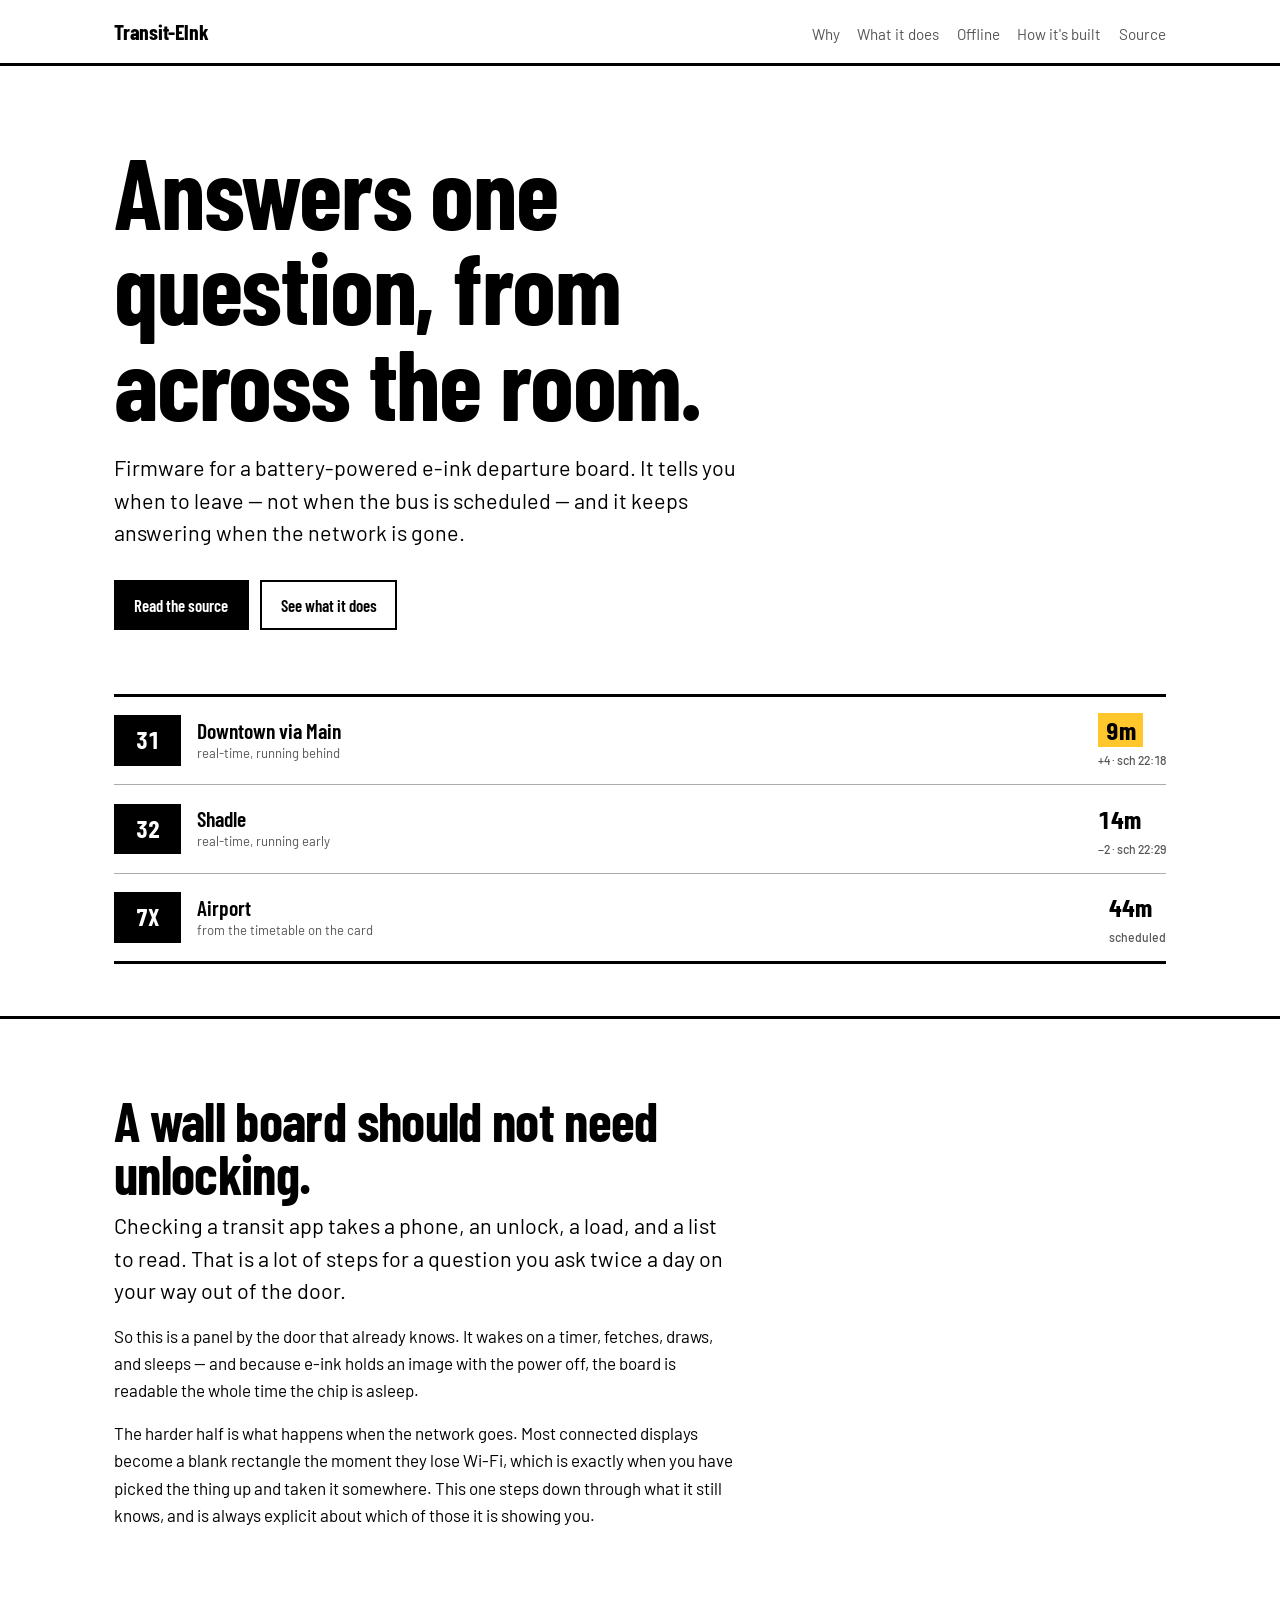
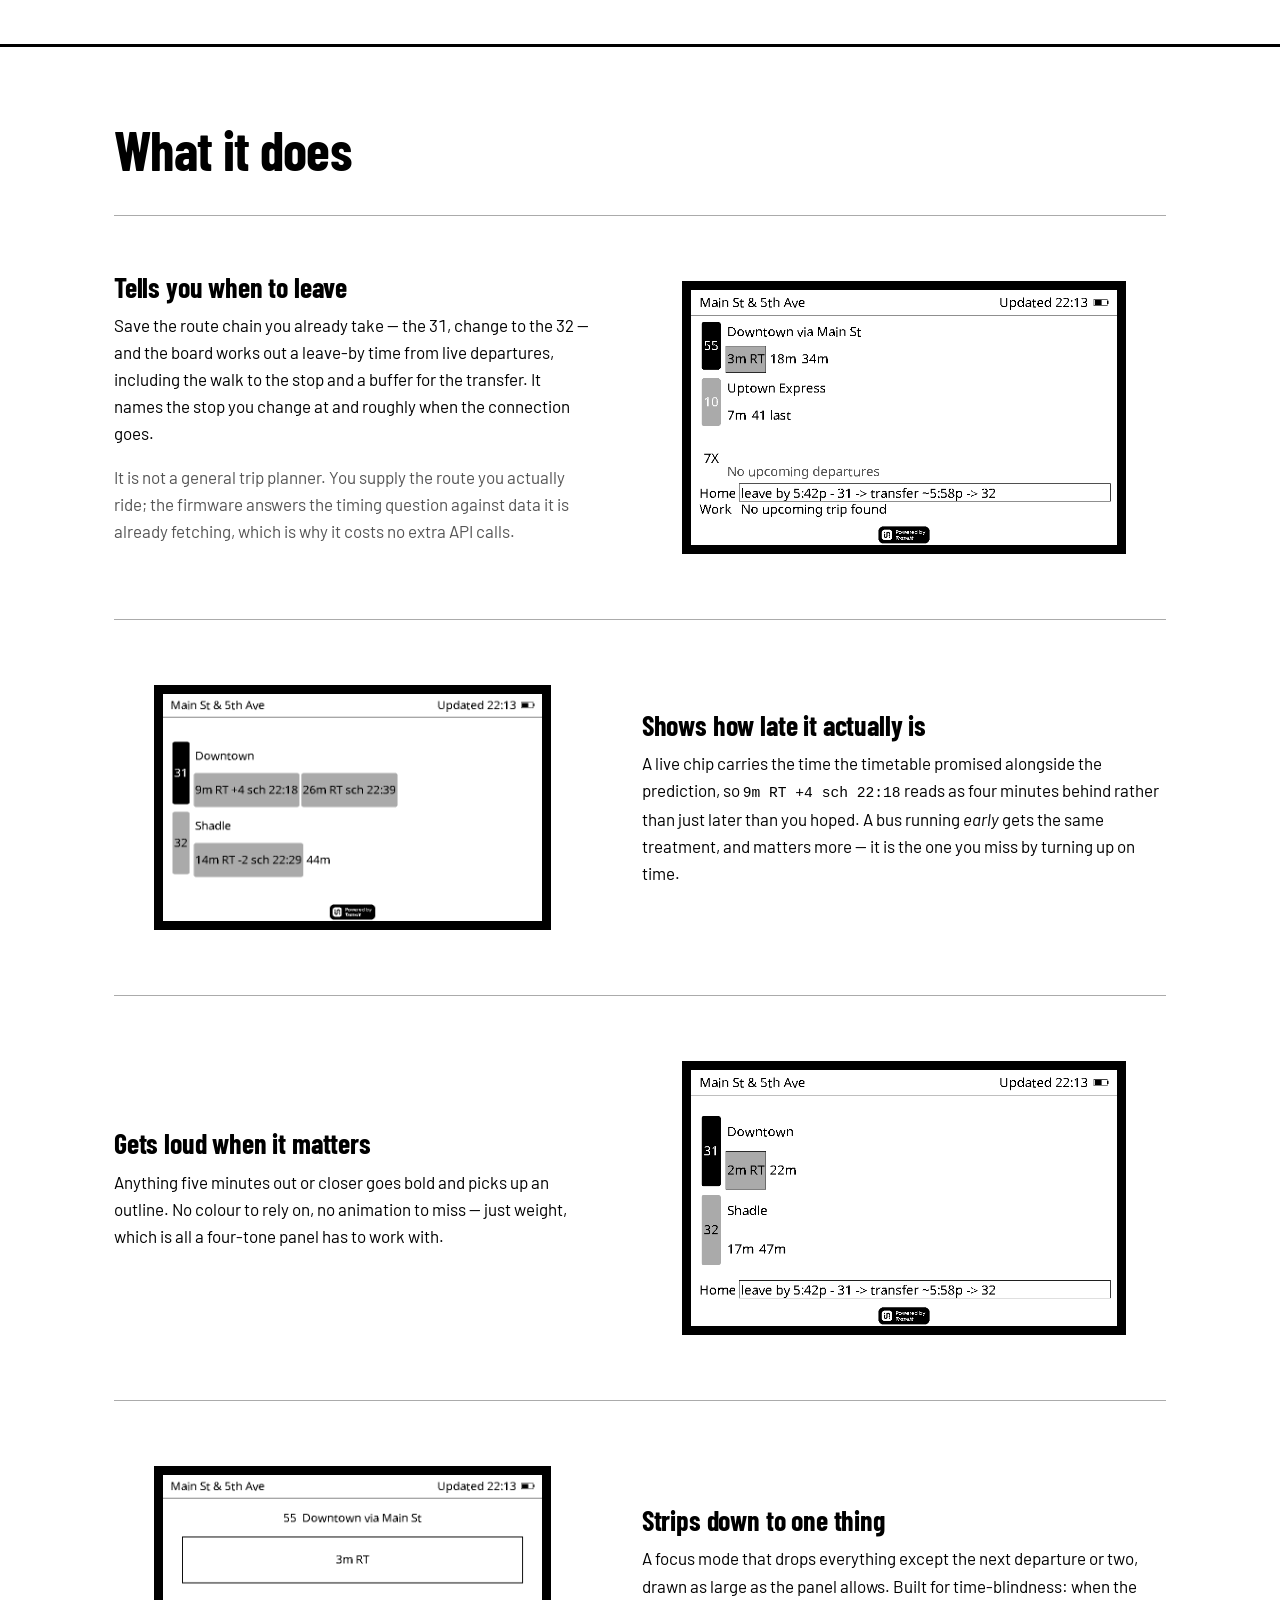
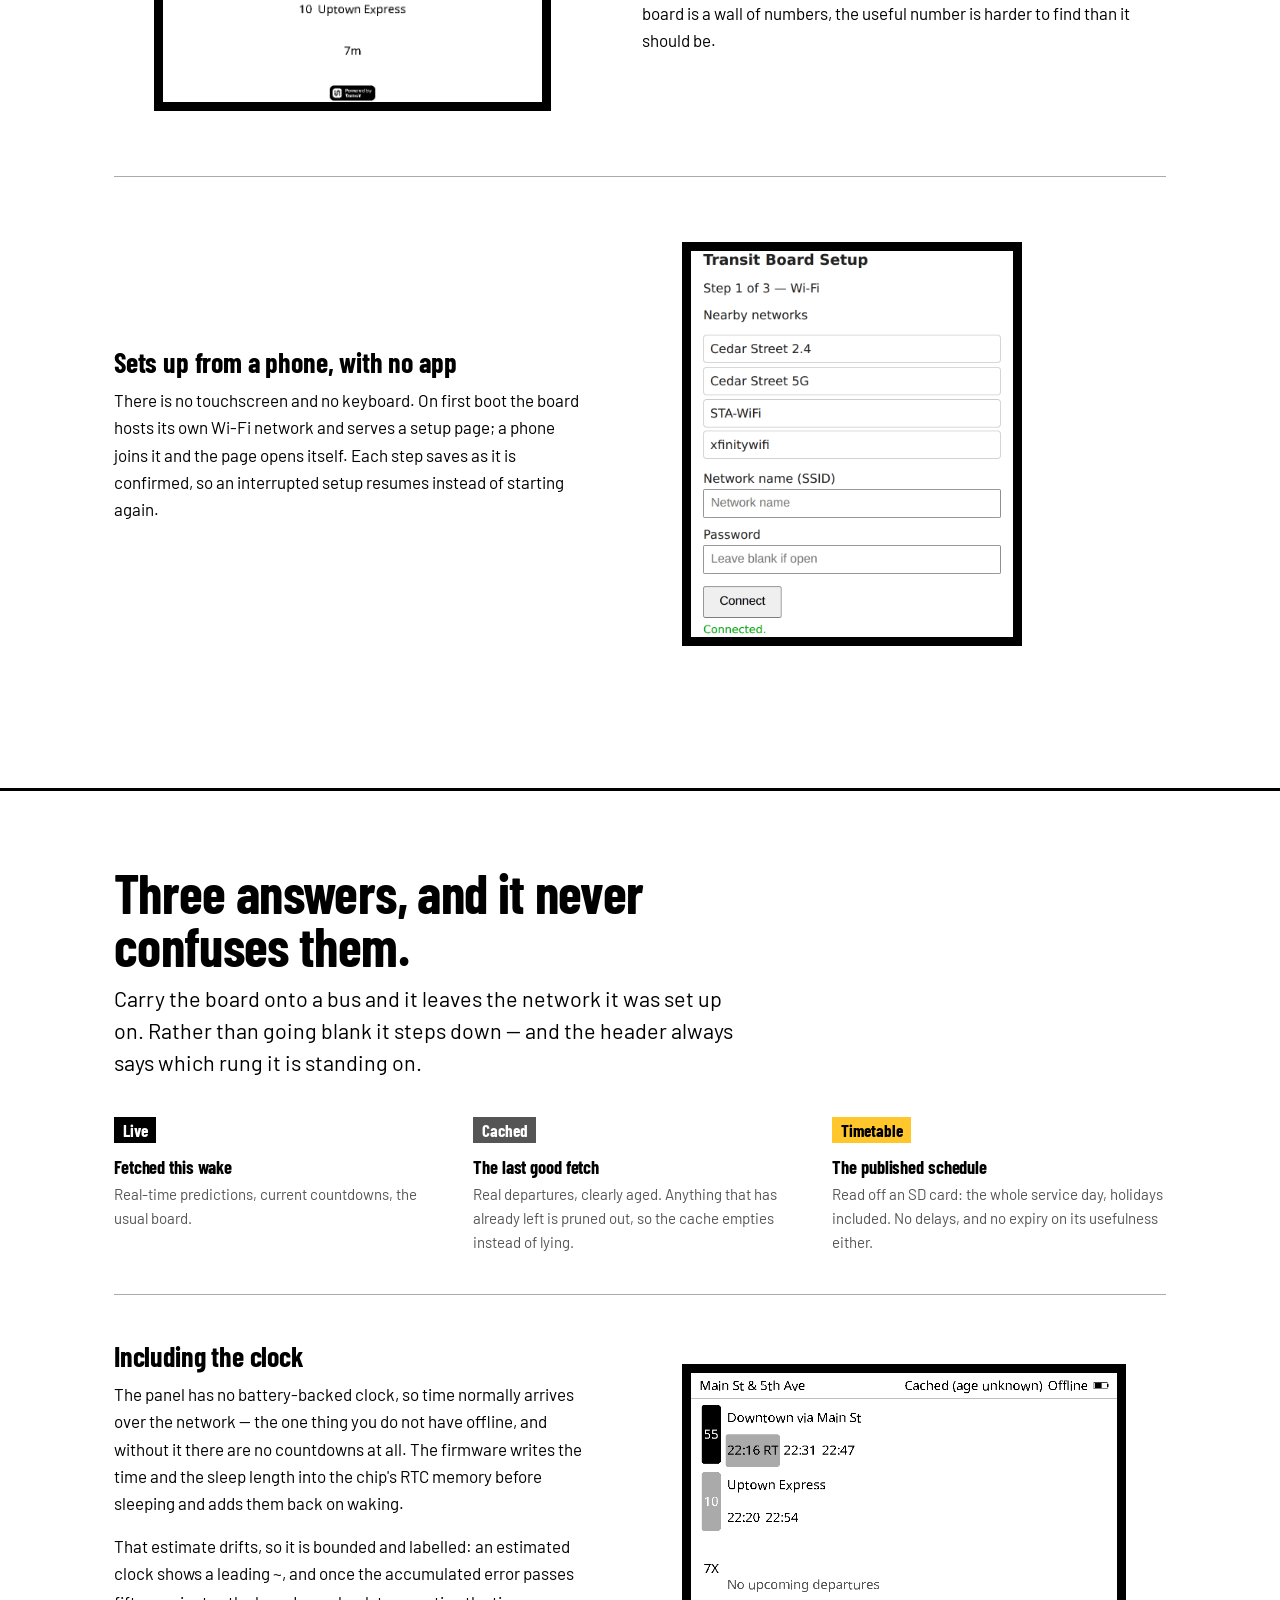
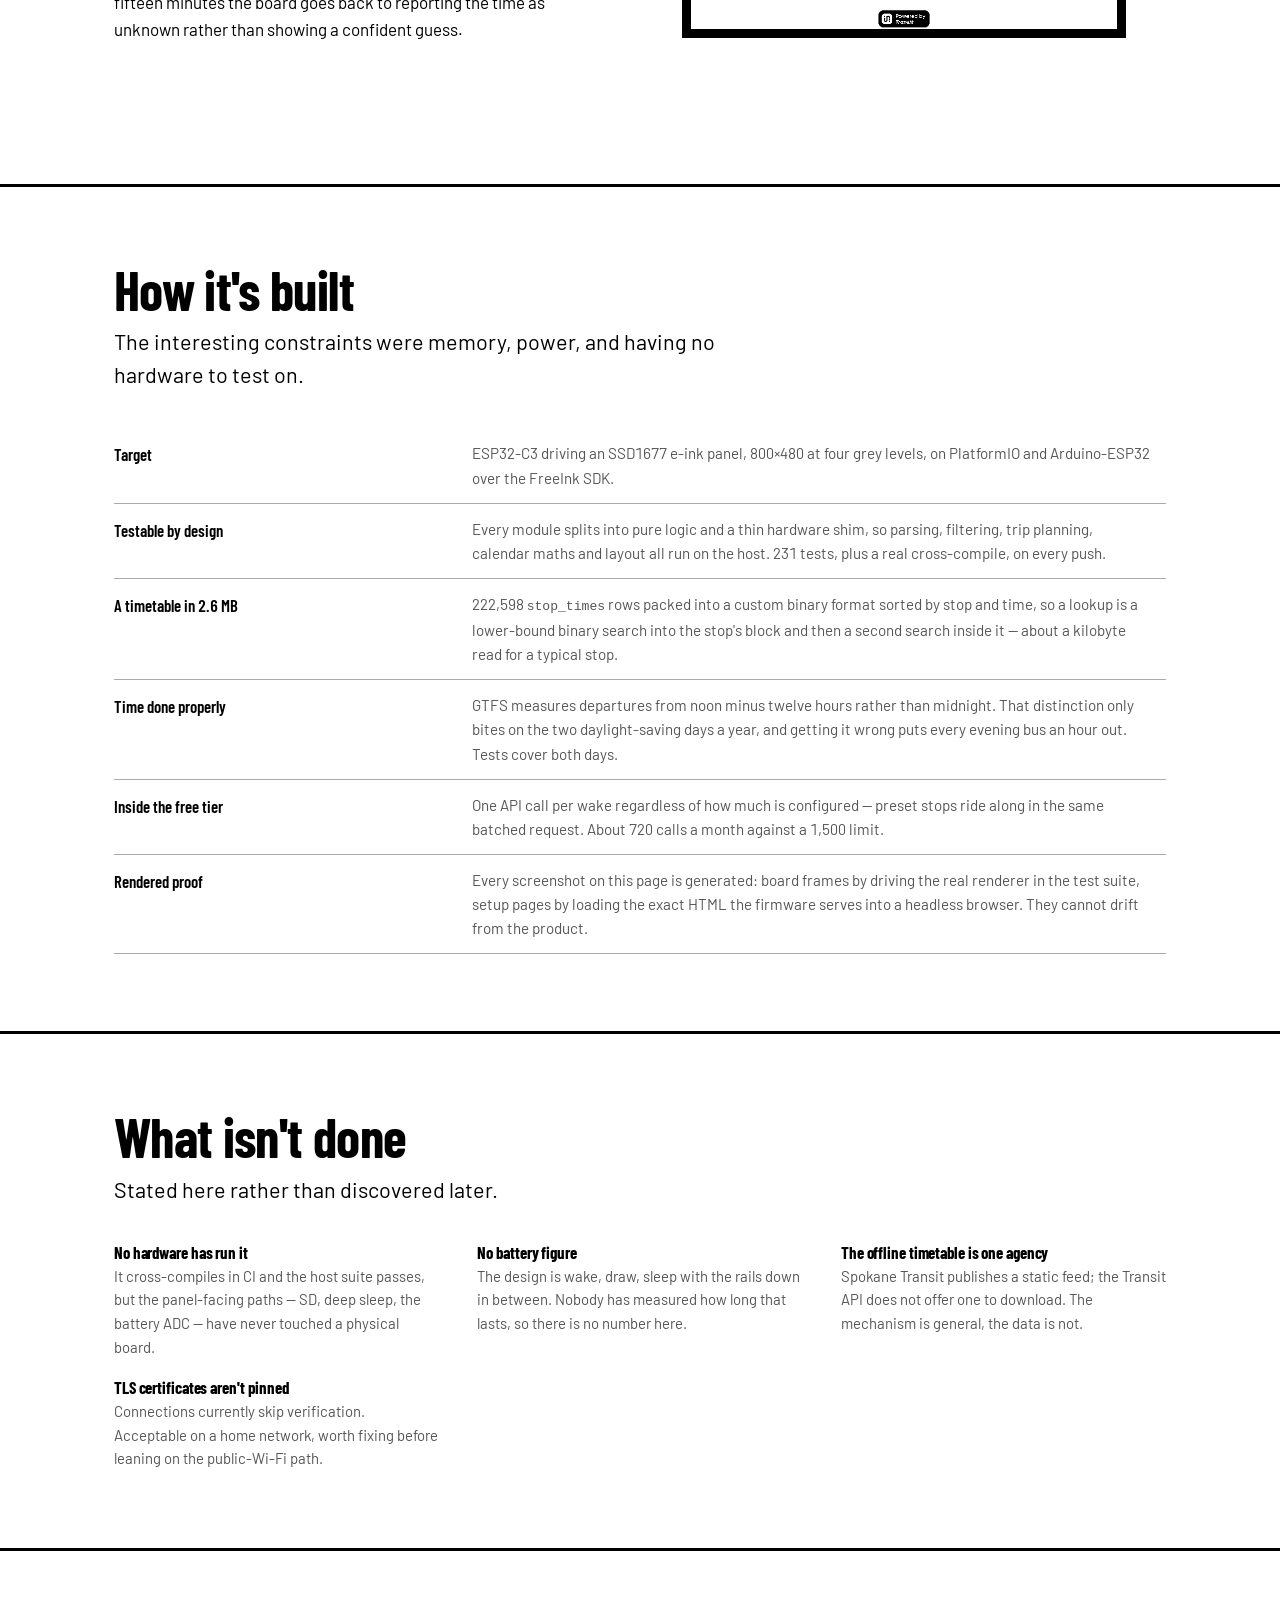
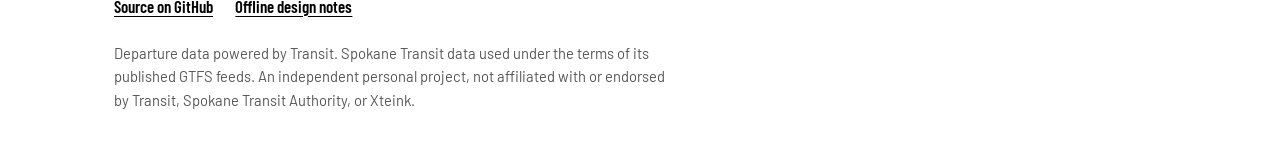
==== showcase/index.html @ 60bda024 "Add the project-showcase skill, and a standalone showcase page Installs the uploaded skill at .claud" ====
<!doctype html>
<html lang="en">
<head>
<meta charset="utf-8">
<meta name="viewport" content="width=device-width, initial-scale=1">
<title>Transit-Elnk &mdash; the departure board that keeps working offline</title>
<meta name="description" content="ESP32 firmware for a battery-powered e-ink transit departure board. Tells you when to leave, shows how late the bus is, and keeps answering with no network at all.">
<meta name="color-scheme" content="light">
<link rel="preconnect" href="https://fonts.googleapis.com">
<link rel="preconnect" href="https://fonts.gstatic.com" crossorigin>
<link href="https://fonts.googleapis.com/css2?family=Barlow+Condensed:wght@500;600;700&family=Barlow:wght@400;500;600&display=swap" rel="stylesheet">
<style>
/* ---------------------------------------------------------------------
   Palette: the four tones an SSD1677 panel can actually draw, plus one
   signal colour. The page is built under the same constraint as the
   product -- flat fills, no gradients, no soft shadows.
   --------------------------------------------------------------------- */
:root{
  --ink:#000000;      /* panel level 0 */
  --mid:#555555;      /* panel level 1 */
  --pale:#ABABAB;     /* panel level 2 */
  --paper:#FFFFFF;    /* panel level 3 */
  --flag:#FFC72C;     /* bus-stop flag amber; only ever a fill under black */
  --disp:"Barlow Condensed","Oswald","Arial Narrow",system-ui,sans-serif;
  --text:"Barlow","Helvetica Neue",system-ui,-apple-system,sans-serif;
  --gut:clamp(20px,5vw,64px);
  --max:1180px;
}
*,*::before,*::after{box-sizing:border-box}
html{-webkit-text-size-adjust:100%}
body{
  margin:0;background:var(--paper);color:var(--ink);
  font-family:var(--text);font-size:17px;line-height:1.6;
  font-variant-numeric:tabular-nums;
  -webkit-font-smoothing:antialiased;
}
img{max-width:100%;height:auto;display:block}
a{color:var(--ink);text-decoration-thickness:1px;text-underline-offset:3px}
a:hover{text-decoration-thickness:2px}
:focus-visible{outline:3px solid var(--flag);outline-offset:3px}
.wrap{max-width:var(--max);margin-inline:auto;padding-inline:var(--gut)}

h1,h2,h3{font-family:var(--disp);font-weight:700;line-height:.96;letter-spacing:-.012em;margin:0}
h2{font-size:clamp(2rem,1.2rem + 3.2vw,3.4rem)}
h3{font-size:clamp(1.3rem,1.1rem + .9vw,1.75rem);letter-spacing:-.006em}
p{margin:0 0 1rem;max-width:64ch}
.lead{font-size:clamp(1.1rem,1rem + .5vw,1.35rem);line-height:1.5}
.muted{color:var(--mid)}
.mono{font-family:ui-monospace,SFMono-Regular,Menlo,Consolas,monospace;font-size:.86em}

/* Tone block: the structural device, borrowed from the route badges the
   firmware draws on the panel itself. */
.block{
  display:inline-block;background:var(--ink);color:var(--paper);
  font-family:var(--disp);font-weight:700;line-height:1;
  padding:.28em .5em .22em;
}
.block.flag{background:var(--flag);color:var(--ink)}
.block.mid{background:var(--mid)}

/* --- masthead ------------------------------------------------------- */
.top{border-bottom:3px solid var(--ink)}
.top .wrap{display:flex;align-items:baseline;gap:1rem;padding-block:.9rem;flex-wrap:wrap}
.logo{font-family:var(--disp);font-weight:700;font-size:1.35rem;letter-spacing:-.01em;text-decoration:none}
.top nav{margin-left:auto;display:flex;gap:1.1rem;flex-wrap:wrap}
.top nav a{font-size:.95rem;text-decoration:none;color:var(--mid)}
.top nav a:hover{color:var(--ink);text-decoration:underline}

/* --- hero ----------------------------------------------------------- */
.hero{padding-block:clamp(2.5rem,6vw,5rem) clamp(2rem,4vw,3.5rem)}
.hero h1{font-size:clamp(2.6rem,1.1rem + 6.6vw,6.2rem);max-width:14ch;margin-bottom:1.4rem}
.hero .lead{max-width:52ch;margin-bottom:2rem}
.actions{display:flex;gap:.7rem;flex-wrap:wrap}
.btn{
  font-family:var(--disp);font-weight:600;font-size:1.05rem;
  padding:.55em 1.1em;text-decoration:none;border:2px solid var(--ink);
  background:var(--paper);color:var(--ink);
}
.btn.solid{background:var(--ink);color:var(--paper)}
.btn:hover{background:var(--flag);color:var(--ink);border-color:var(--ink)}

/* The departure strip: the hero's memorable element. Structured exactly
   like a row the firmware draws -- badge, destination, time column. */
.strip{margin-top:clamp(2.5rem,5vw,4rem);border-top:3px solid var(--ink);border-bottom:3px solid var(--ink)}
.dep{
  display:grid;grid-template-columns:4.2rem 1fr auto;align-items:center;
  gap:1rem;padding:.85rem 0;border-bottom:1px solid var(--pale);
}
.dep:last-child{border-bottom:0}
.dep .rt{
  background:var(--ink);color:var(--paper);font-family:var(--disp);font-weight:700;
  font-size:1.5rem;text-align:center;padding:.25em 0;
}
.dep .dest{font-family:var(--disp);font-weight:600;font-size:1.35rem;line-height:1.1}
.dep .dest small{display:block;font-family:var(--text);font-weight:400;font-size:.82rem;color:var(--mid);line-height:1.35;margin-top:.15rem}
.dep .when{font-family:var(--disp);font-weight:700;font-size:1.6rem;white-space:nowrap}
.dep .when .sub{display:block;font-family:var(--text);font-weight:500;font-size:.76rem;color:var(--mid);text-align:right}
.dep .when em{font-style:normal;background:var(--flag);padding:.05em .3em}
@media(max-width:560px){
  .dep{grid-template-columns:3.2rem 1fr;row-gap:.35rem}
  .dep .when{grid-column:2;text-align:left}
  .dep .when .sub{text-align:left}
}

/* --- sections ------------------------------------------------------- */
section{padding-block:clamp(2.8rem,6vw,5rem)}
.rule{border-top:3px solid var(--ink)}
.head{max-width:62ch;margin-bottom:2.4rem}
.head h2{margin-bottom:.6rem}

/* --- feature rows --------------------------------------------------- */
.feat{display:grid;grid-template-columns:minmax(0,1fr) minmax(0,1.1fr);gap:clamp(1.5rem,4vw,3.5rem);align-items:center;padding-block:clamp(1.8rem,4vw,3rem);border-top:1px solid var(--pale)}
.feat:first-of-type{border-top:0}
.feat.flip .shot{order:-1}
@media(max-width:840px){.feat,.feat.flip{grid-template-columns:1fr}.feat.flip .shot{order:0}}
.feat h3{margin-bottom:.7rem}

/* The panel bezel: the device is a black-framed e-ink display. */
.shot{background:var(--ink);padding:9px}
.shot img{background:var(--paper)}
.shot.tall{max-width:340px}
figcaption{font-size:.85rem;color:var(--mid);margin-top:.6rem}

/* --- offline ladder ------------------------------------------------- */
.ladder{display:grid;grid-template-columns:repeat(auto-fit,minmax(min(100%,265px),1fr));gap:1.6rem;margin-top:2rem}
.rung h3{font-size:1.15rem;margin:.9rem 0 .35rem}
.rung p{font-size:.94rem;color:var(--mid);margin:0}

/* --- craft table ---------------------------------------------------- */
.tbl{width:100%;border-collapse:collapse;margin-top:1.5rem}
.tbl th,.tbl td{text-align:left;vertical-align:top;padding:.8rem 1rem .8rem 0;border-bottom:1px solid var(--pale)}
.tbl th{font-family:var(--disp);font-weight:600;font-size:1.05rem;width:34%;white-space:nowrap}
.tbl td{font-size:.95rem;color:var(--mid)}
@media(max-width:620px){.tbl th,.tbl td{display:block;width:auto;border-bottom:0;padding-block:.15rem}.tbl tr{display:block;padding-block:.7rem;border-bottom:1px solid var(--pale)}}

/* --- honesty list --------------------------------------------------- */
.gaps{display:grid;grid-template-columns:repeat(auto-fit,minmax(min(100%,290px),1fr));gap:1.2rem 2.4rem;margin-top:1.8rem}
.gap h3{font-size:1.05rem;margin-bottom:.3rem}
.gap p{font-size:.93rem;color:var(--mid);margin:0}

/* --- footer --------------------------------------------------------- */
footer{border-top:3px solid var(--ink);padding-block:2.6rem;font-size:.92rem}
footer p{color:var(--mid);max-width:70ch}
.flinks{display:flex;gap:1.4rem;flex-wrap:wrap;margin-bottom:1.4rem;font-family:var(--disp);font-weight:600;font-size:1.05rem}
@media(prefers-reduced-motion:reduce){*{animation:none!important;transition:none!important}}
</style>
</head>
<body>

<header class="top">
  <div class="wrap">
    <a class="logo" href="#top">Transit&#8209;Elnk</a>
    <nav>
      <a href="#why">Why</a>
      <a href="#what">What it does</a>
      <a href="#offline">Offline</a>
      <a href="#built">How it's built</a>
      <a href="https://github.com/shelbeeely/Transit-Elnk-Firmware">Source</a>
    </nav>
  </div>
</header>

<main id="top">

<section class="hero">
  <div class="wrap">
    <h1>Answers one question, from across the room.</h1>
    <p class="lead">Firmware for a battery-powered e&#8209;ink departure board. It tells you
    when to leave &mdash; not when the bus is scheduled &mdash; and it keeps
    answering when the network is gone.</p>
    <div class="actions">
      <a class="btn solid" href="https://github.com/shelbeeely/Transit-Elnk-Firmware">Read the source</a>
      <a class="btn" href="#what">See what it does</a>
    </div>

    <div class="strip" role="img" aria-label="A departure board strip: route 31 to Downtown due in 9 minutes, running 4 minutes behind a 22:18 schedule. Route 32 to Shadle in 14 minutes, running 2 minutes early against 22:29. Route 7X to Airport has nothing upcoming.">
      <div class="dep">
        <span class="rt">31</span>
        <span class="dest">Downtown via Main<small>real&#8209;time, running behind</small></span>
        <span class="when"><em>9m</em><span class="sub">+4 &middot; sch 22:18</span></span>
      </div>
      <div class="dep">
        <span class="rt">32</span>
        <span class="dest">Shadle<small>real&#8209;time, running early</small></span>
        <span class="when">14m<span class="sub">&minus;2 &middot; sch 22:29</span></span>
      </div>
      <div class="dep">
        <span class="rt">7X</span>
        <span class="dest">Airport<small>from the timetable on the card</small></span>
        <span class="when">44m<span class="sub">scheduled</span></span>
      </div>
    </div>
  </div>
</section>

<section id="why" class="rule">
  <div class="wrap">
    <div class="head">
      <h2>A wall board should not need unlocking.</h2>
      <p class="lead">Checking a transit app takes a phone, an unlock, a load, and a
      list to read. That is a lot of steps for a question you ask twice a day
      on your way out of the door.</p>
      <p>So this is a panel by the door that already knows. It wakes on a timer,
      fetches, draws, and sleeps &mdash; and because e&#8209;ink holds an image with the
      power off, the board is readable the whole time the chip is asleep.</p>
      <p>The harder half is what happens when the network goes. Most connected
      displays become a blank rectangle the moment they lose Wi&#8209;Fi, which is
      exactly when you have picked the thing up and taken it somewhere. This one
      steps down through what it still knows, and is always explicit about which
      of those it is showing you.</p>
    </div>
  </div>
</section>

<section id="what" class="rule">
  <div class="wrap">
    <div class="head">
      <h2>What it does</h2>
    </div>

    <div class="feat">
      <div>
        <h3>Tells you when to leave</h3>
        <p>Save the route chain you already take &mdash; the 31, change to the 32 &mdash;
        and the board works out a leave&#8209;by time from live departures, including
        the walk to the stop and a buffer for the transfer. It names the stop you
        change at and roughly when the connection goes.</p>
        <p class="muted">It is not a general trip planner. You supply the route you
        actually ride; the firmware answers the timing question against data it is
        already fetching, which is why it costs no extra API calls.</p>
      </div>
      <figure class="shot"><img src="[data-uri]" width="800" height="480" alt="Departure board with a Home and Work strip below the routes, each showing a leave-by time and transfer point."></figure>
    </div>

    <div class="feat flip">
      <div>
        <h3>Shows how late it actually is</h3>
        <p>A live chip carries the time the timetable promised alongside the
        prediction, so <span class="mono">9m RT +4 sch 22:18</span> reads as four
        minutes behind rather than just later than you hoped. A bus running
        <em>early</em> gets the same treatment, and matters more &mdash; it is the one
        you miss by turning up on time.</p>
      </div>
      <figure class="shot"><img src="[data-uri]" width="800" height="480" alt="Departure chips annotated with plus four and minus two minute deltas next to their scheduled clock times."></figure>
    </div>

    <div class="feat">
      <div>
        <h3>Gets loud when it matters</h3>
        <p>Anything five minutes out or closer goes bold and picks up an outline.
        No colour to rely on, no animation to miss &mdash; just weight, which is all a
        four&#8209;tone panel has to work with.</p>
      </div>
      <figure class="shot"><img src="[data-uri]" width="800" height="480" alt="Board with an imminent departure rendered bold inside an outline box."></figure>
    </div>

    <div class="feat flip">
      <div>
        <h3>Strips down to one thing</h3>
        <p>A focus mode that drops everything except the next departure or two,
        drawn as large as the panel allows. Built for time&#8209;blindness: when the
        board is a wall of numbers, the useful number is harder to find than it
        should be.</p>
      </div>
      <figure class="shot"><img src="[data-uri]" width="800" height="480" alt="Focus mode showing two large centred rows, each a route and headsign above a large countdown."></figure>
    </div>

    <div class="feat">
      <div>
        <h3>Sets up from a phone, with no app</h3>
        <p>There is no touchscreen and no keyboard. On first boot the board hosts
        its own Wi&#8209;Fi network and serves a setup page; a phone joins it and the
        page opens itself. Each step saves as it is confirmed, so an interrupted
        setup resumes instead of starting again.</p>
      </div>
      <figure class="shot tall"><img src="[data-uri]" width="840" height="1006" alt="The board's own setup page on a phone, listing scanned Wi-Fi networks with name and password fields."></figure>
    </div>
  </div>
</section>

<section id="offline" class="rule">
  <div class="wrap">
    <div class="head">
      <h2>Three answers, and it never confuses them.</h2>
      <p class="lead">Carry the board onto a bus and it leaves the network it was
      set up on. Rather than going blank it steps down &mdash; and the header always
      says which rung it is standing on.</p>
    </div>

    <div class="ladder">
      <div class="rung">
        <span class="block">Live</span>
        <h3>Fetched this wake</h3>
        <p>Real&#8209;time predictions, current countdowns, the usual board.</p>
      </div>
      <div class="rung">
        <span class="block mid">Cached</span>
        <h3>The last good fetch</h3>
        <p>Real departures, clearly aged. Anything that has already left is pruned
        out, so the cache empties instead of lying.</p>
      </div>
      <div class="rung">
        <span class="block flag">Timetable</span>
        <h3>The published schedule</h3>
        <p>Read off an SD card: the whole service day, holidays included. No
        delays, and no expiry on its usefulness either.</p>
      </div>
    </div>

    <div class="feat" style="margin-top:2.5rem;border-top:1px solid var(--pale)">
      <div>
        <h3>Including the clock</h3>
        <p>The panel has no battery&#8209;backed clock, so time normally arrives over
        the network &mdash; the one thing you do not have offline, and without it there
        are no countdowns at all. The firmware writes the time and the sleep
        length into the chip's RTC memory before sleeping and adds them back on
        waking.</p>
        <p>That estimate drifts, so it is bounded and labelled: an estimated clock
        shows a leading <span class="mono">~</span>, and once the accumulated error
        passes fifteen minutes the board goes back to reporting the time as
        unknown rather than showing a confident guess.</p>
      </div>
      <figure class="shot"><img src="[data-uri]" width="800" height="480" alt="Board header reading Cached (age unknown) and Offline, with no clock time available."></figure>
    </div>
  </div>
</section>

<section id="built" class="rule">
  <div class="wrap">
    <div class="head">
      <h2>How it's built</h2>
      <p class="lead">The interesting constraints were memory, power, and having
      no hardware to test on.</p>
    </div>

    <table class="tbl">
      <tbody>
        <tr><th>Target</th><td>ESP32&#8209;C3 driving an SSD1677 e&#8209;ink panel, 800&times;480 at four grey levels, on PlatformIO and Arduino&#8209;ESP32 over the FreeInk SDK.</td></tr>
        <tr><th>Testable by design</th><td>Every module splits into pure logic and a thin hardware shim, so parsing, filtering, trip planning, calendar maths and layout all run on the host. 231 tests, plus a real cross&#8209;compile, on every push.</td></tr>
        <tr><th>A timetable in 2.6&nbsp;MB</th><td>222,598 <span class="mono">stop_times</span> rows packed into a custom binary format sorted by stop and time, so a lookup is a lower&#8209;bound binary search into the stop's block and then a second search inside it &mdash; about a kilobyte read for a typical stop.</td></tr>
        <tr><th>Time done properly</th><td>GTFS measures departures from noon minus twelve hours rather than midnight. That distinction only bites on the two daylight&#8209;saving days a year, and getting it wrong puts every evening bus an hour out. Tests cover both days.</td></tr>
        <tr><th>Inside the free tier</th><td>One API call per wake regardless of how much is configured &mdash; preset stops ride along in the same batched request. About 720 calls a month against a 1,500 limit.</td></tr>
        <tr><th>Rendered proof</th><td>Every screenshot on this page is generated: board frames by driving the real renderer in the test suite, setup pages by loading the exact HTML the firmware serves into a headless browser. They cannot drift from the product.</td></tr>
      </tbody>
    </table>
  </div>
</section>

<section class="rule">
  <div class="wrap">
    <div class="head">
      <h2>What isn't done</h2>
      <p class="lead">Stated here rather than discovered later.</p>
    </div>
    <div class="gaps">
      <div class="gap">
        <h3>No hardware has run it</h3>
        <p>It cross&#8209;compiles in CI and the host suite passes, but the panel&#8209;facing
        paths &mdash; SD, deep sleep, the battery ADC &mdash; have never touched a physical
        board.</p>
      </div>
      <div class="gap">
        <h3>No battery figure</h3>
        <p>The design is wake, draw, sleep with the rails down in between. Nobody
        has measured how long that lasts, so there is no number here.</p>
      </div>
      <div class="gap">
        <h3>The offline timetable is one agency</h3>
        <p>Spokane Transit publishes a static feed; the Transit API does not offer
        one to download. The mechanism is general, the data is not.</p>
      </div>
      <div class="gap">
        <h3>TLS certificates aren't pinned</h3>
        <p>Connections currently skip verification. Acceptable on a home network,
        worth fixing before leaning on the public&#8209;Wi&#8209;Fi path.</p>
      </div>
    </div>
  </div>
</section>

</main>

<footer>
  <div class="wrap">
    <div class="flinks">
      <a href="https://github.com/shelbeeely/Transit-Elnk-Firmware">Source on GitHub</a>
      <a href="https://github.com/shelbeeely/Transit-Elnk-Firmware/blob/HEAD/docs/OFFLINE_AND_BUS_WIFI.md">Offline design notes</a>
      <!-- Portfolio hub: wire this up when the collection page exists.
           <a href="/">More projects</a> -->
    </div>
    <p>Departure data powered by Transit. Spokane Transit data used under the terms
    of its published GTFS feeds. An independent personal project, not affiliated
    with or endorsed by Transit, Spokane Transit Authority, or Xteink.</p>
  </div>
</footer>

</body>
</html>
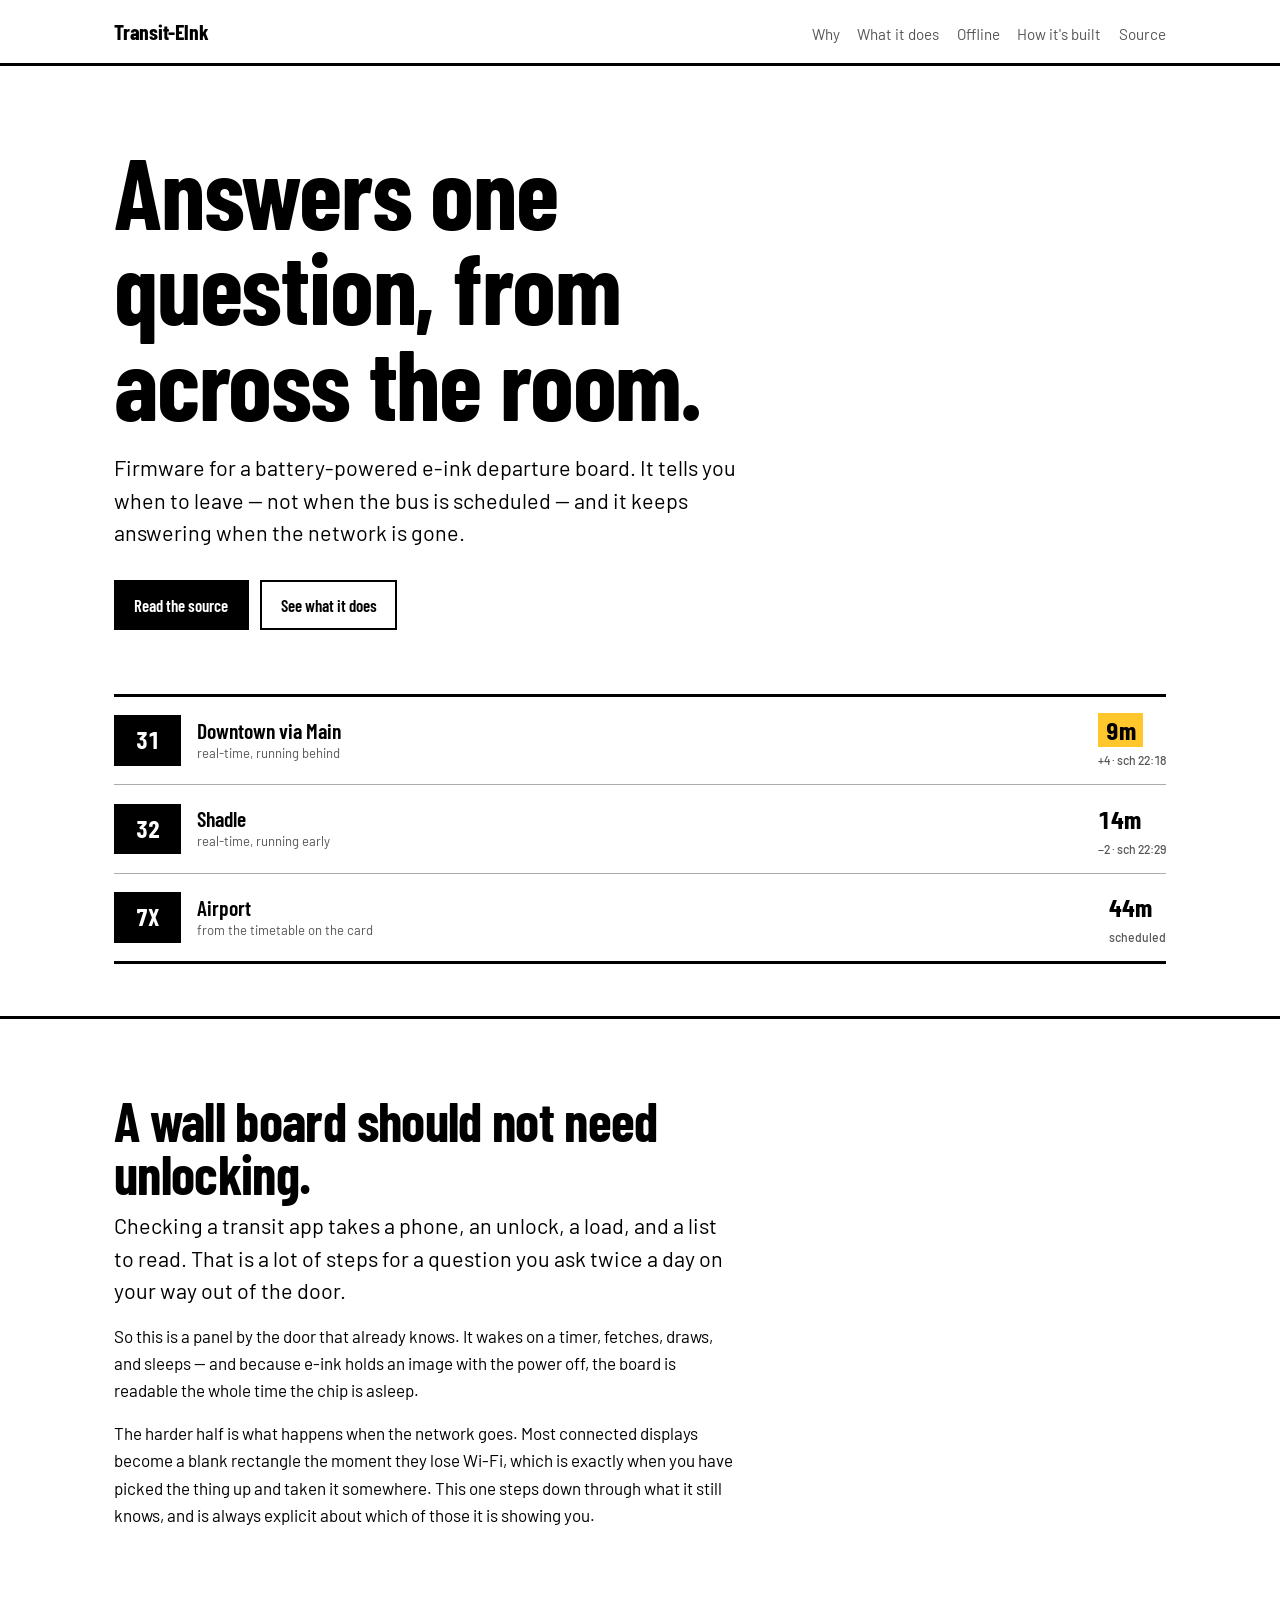
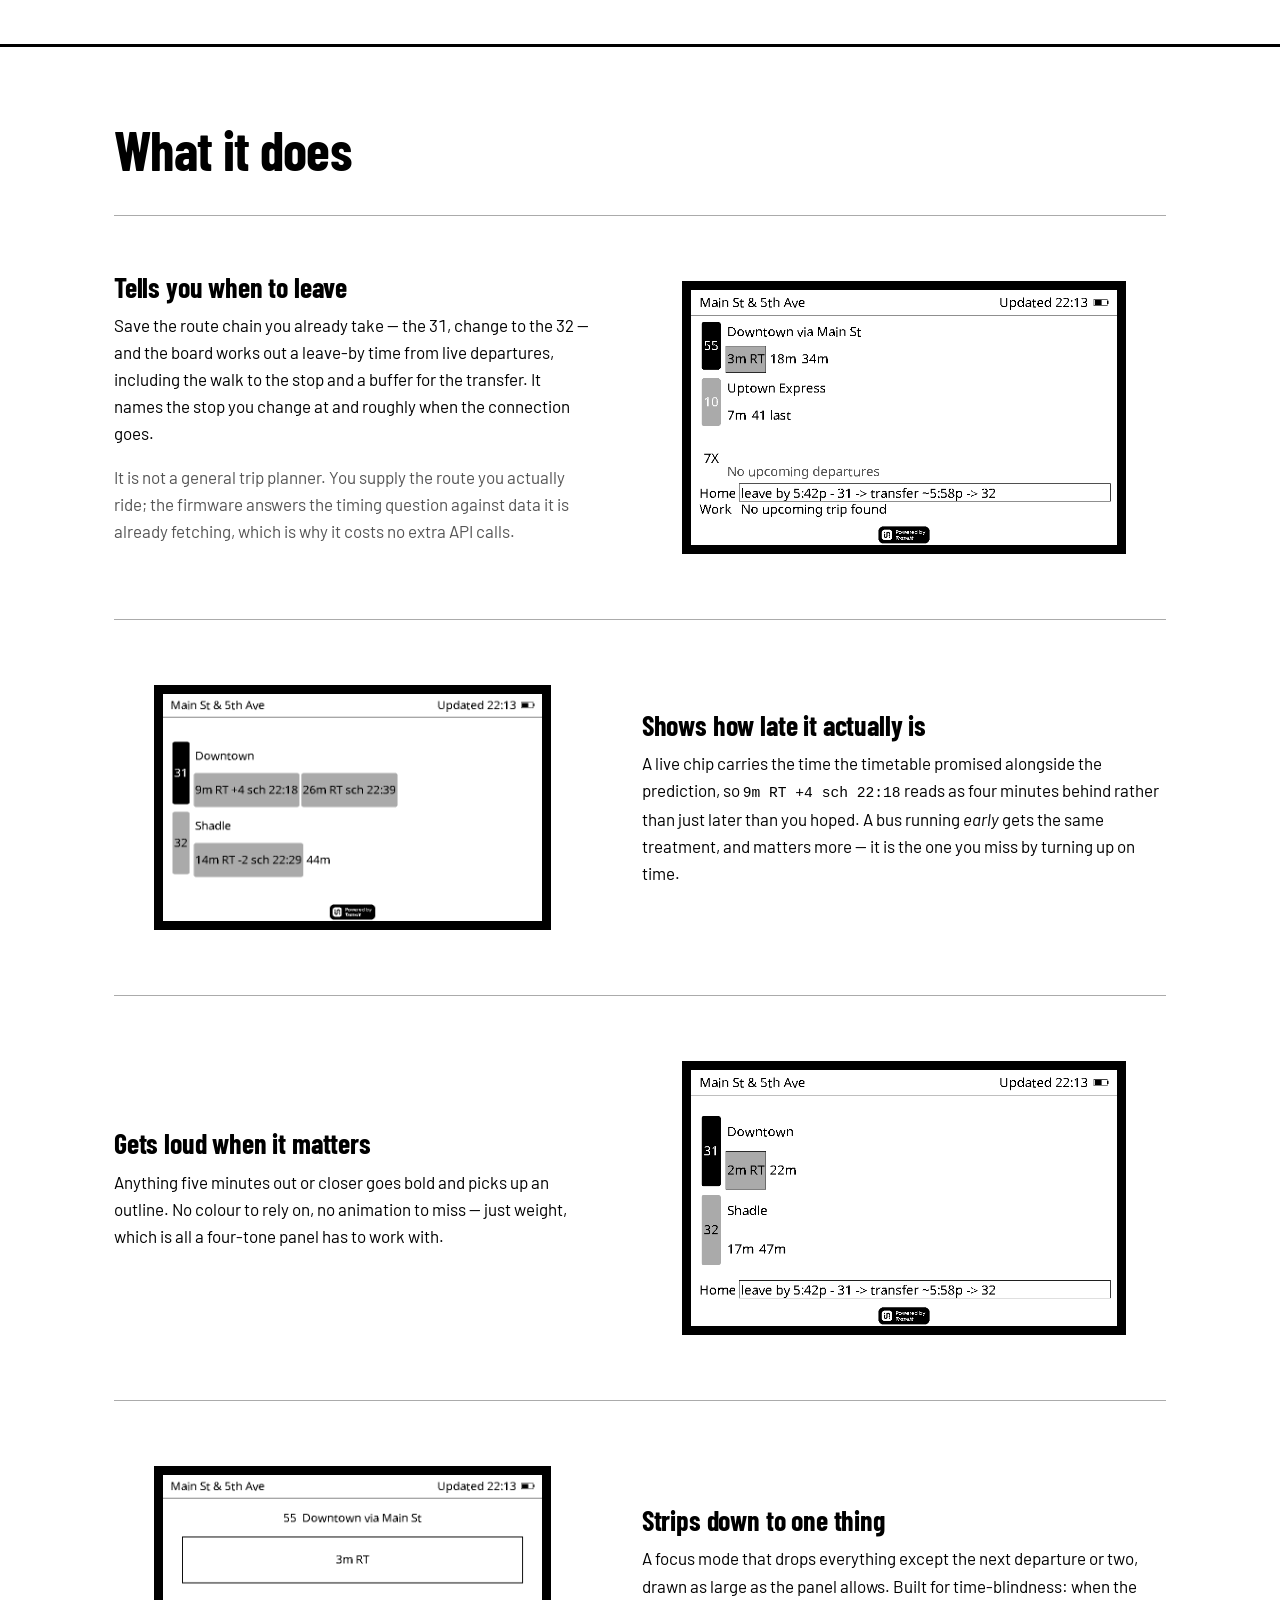
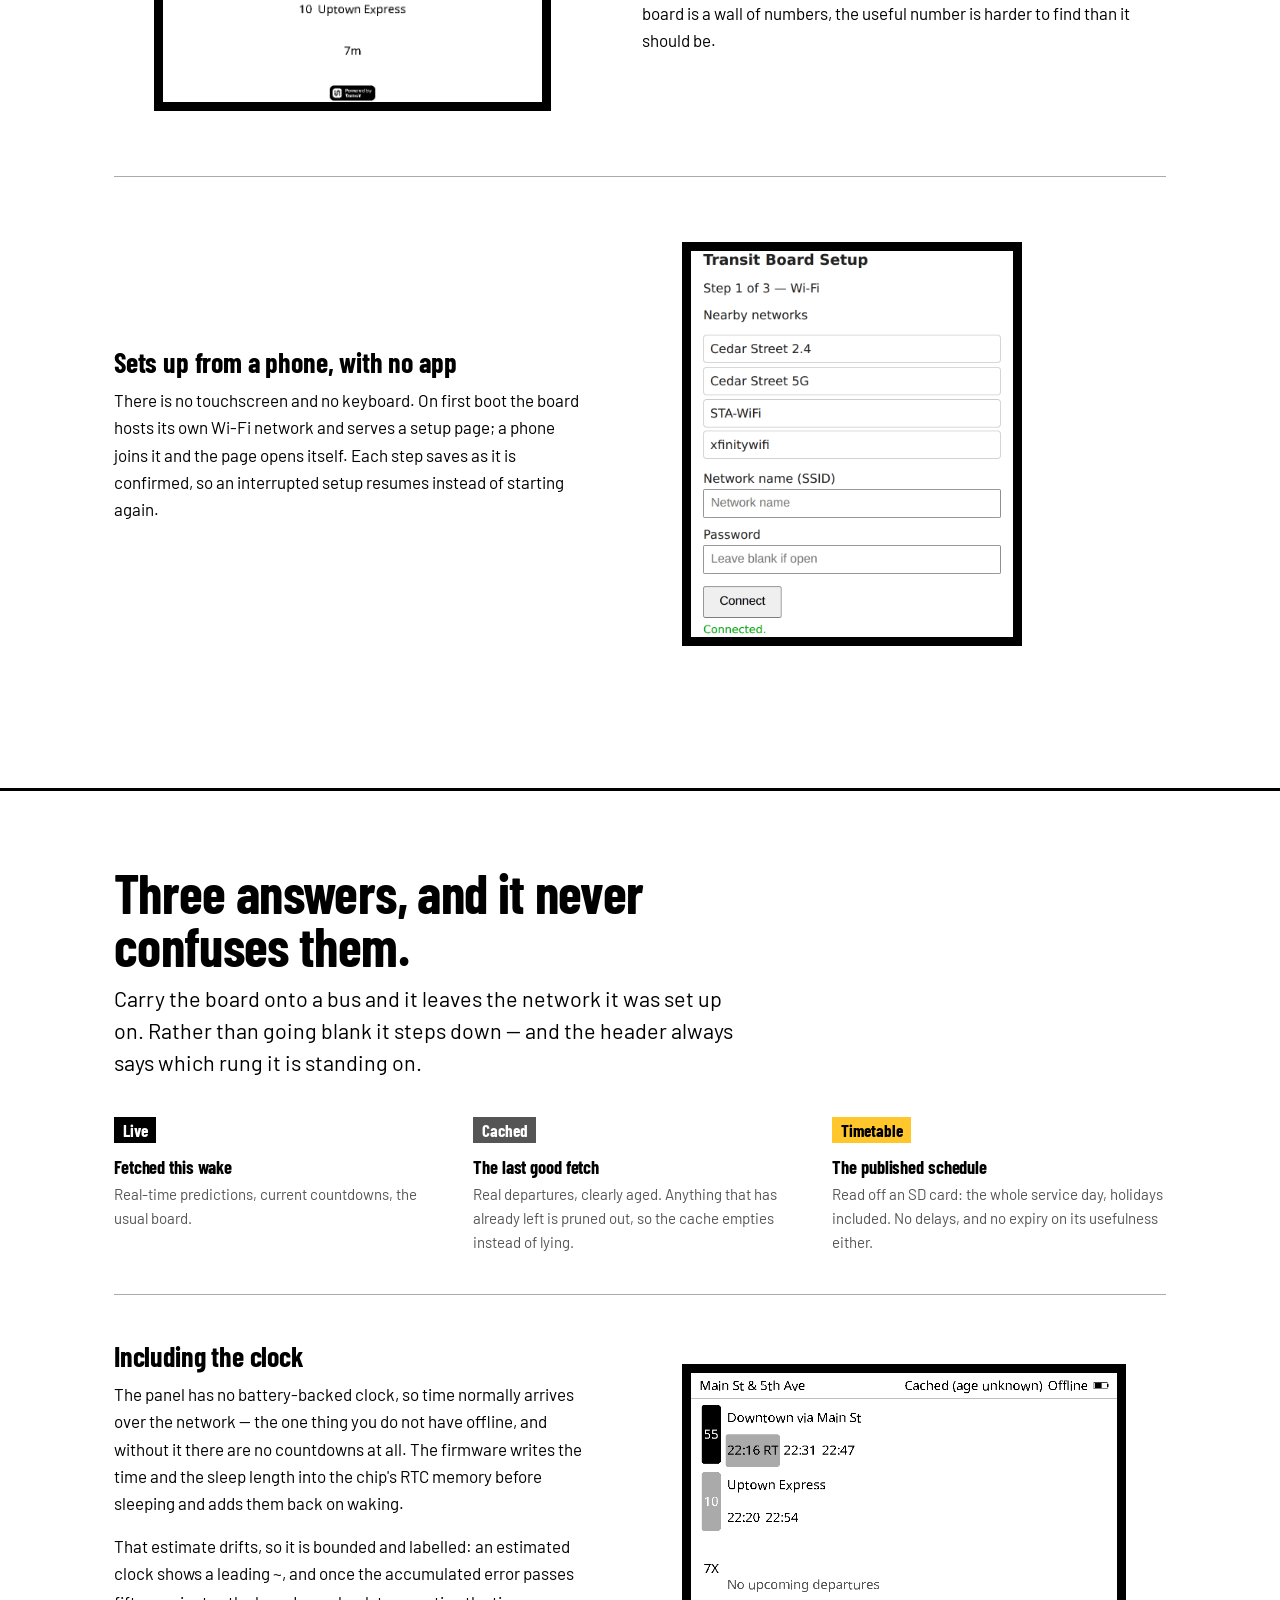
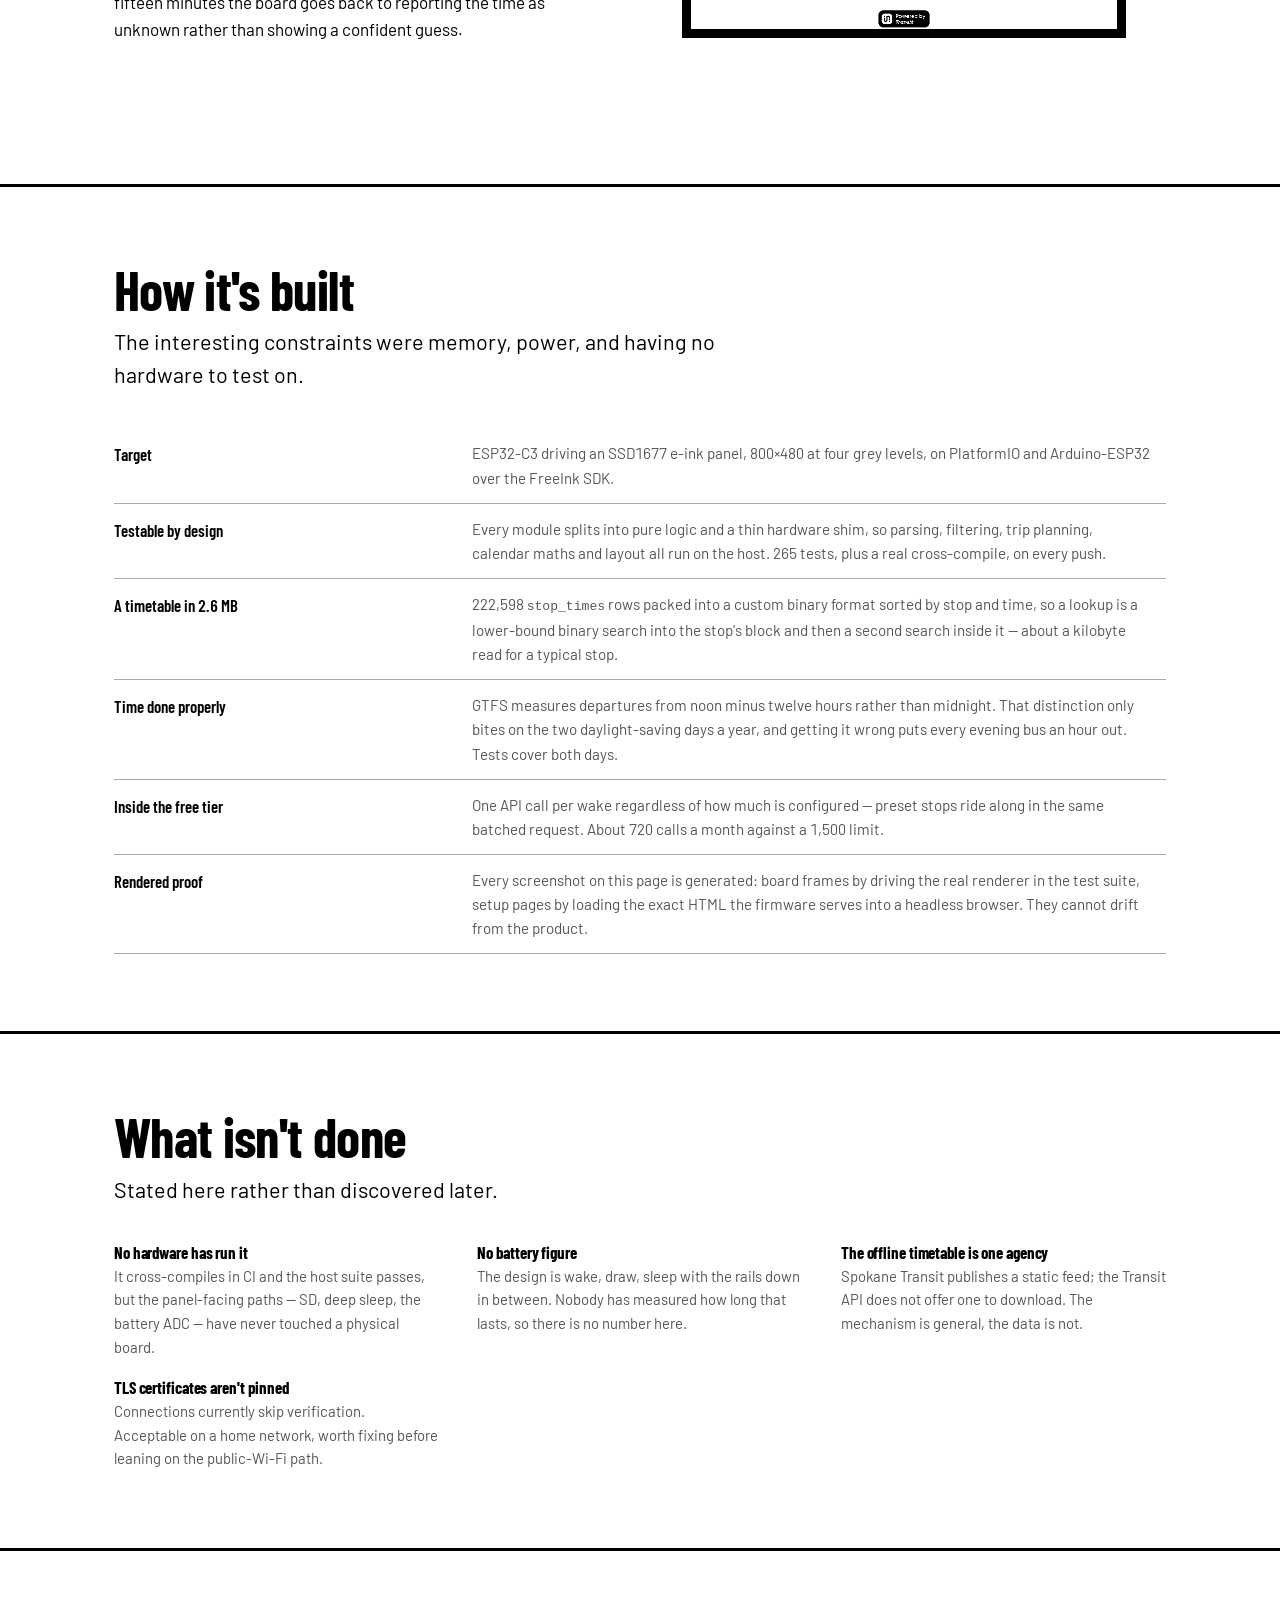
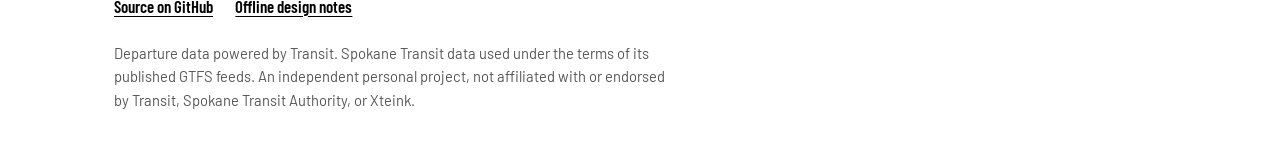
==== commit 1b0b5e41: "Tell the site about self-updates, and correct the test count The product site never mentioned OTA, a" ====
--- a/showcase/index.html
+++ b/showcase/index.html
@@ -336,7 +336,7 @@
     <table class="tbl">
       <tbody>
         <tr><th>Target</th><td>ESP32&#8209;C3 driving an SSD1677 e&#8209;ink panel, 800&times;480 at four grey levels, on PlatformIO and Arduino&#8209;ESP32 over the FreeInk SDK.</td></tr>
-        <tr><th>Testable by design</th><td>Every module splits into pure logic and a thin hardware shim, so parsing, filtering, trip planning, calendar maths and layout all run on the host. 231 tests, plus a real cross&#8209;compile, on every push.</td></tr>
+        <tr><th>Testable by design</th><td>Every module splits into pure logic and a thin hardware shim, so parsing, filtering, trip planning, calendar maths and layout all run on the host. 265 tests, plus a real cross&#8209;compile, on every push.</td></tr>
         <tr><th>A timetable in 2.6&nbsp;MB</th><td>222,598 <span class="mono">stop_times</span> rows packed into a custom binary format sorted by stop and time, so a lookup is a lower&#8209;bound binary search into the stop's block and then a second search inside it &mdash; about a kilobyte read for a typical stop.</td></tr>
         <tr><th>Time done properly</th><td>GTFS measures departures from noon minus twelve hours rather than midnight. That distinction only bites on the two daylight&#8209;saving days a year, and getting it wrong puts every evening bus an hour out. Tests cover both days.</td></tr>
         <tr><th>Inside the free tier</th><td>One API call per wake regardless of how much is configured &mdash; preset stops ride along in the same batched request. About 720 calls a month against a 1,500 limit.</td></tr>
